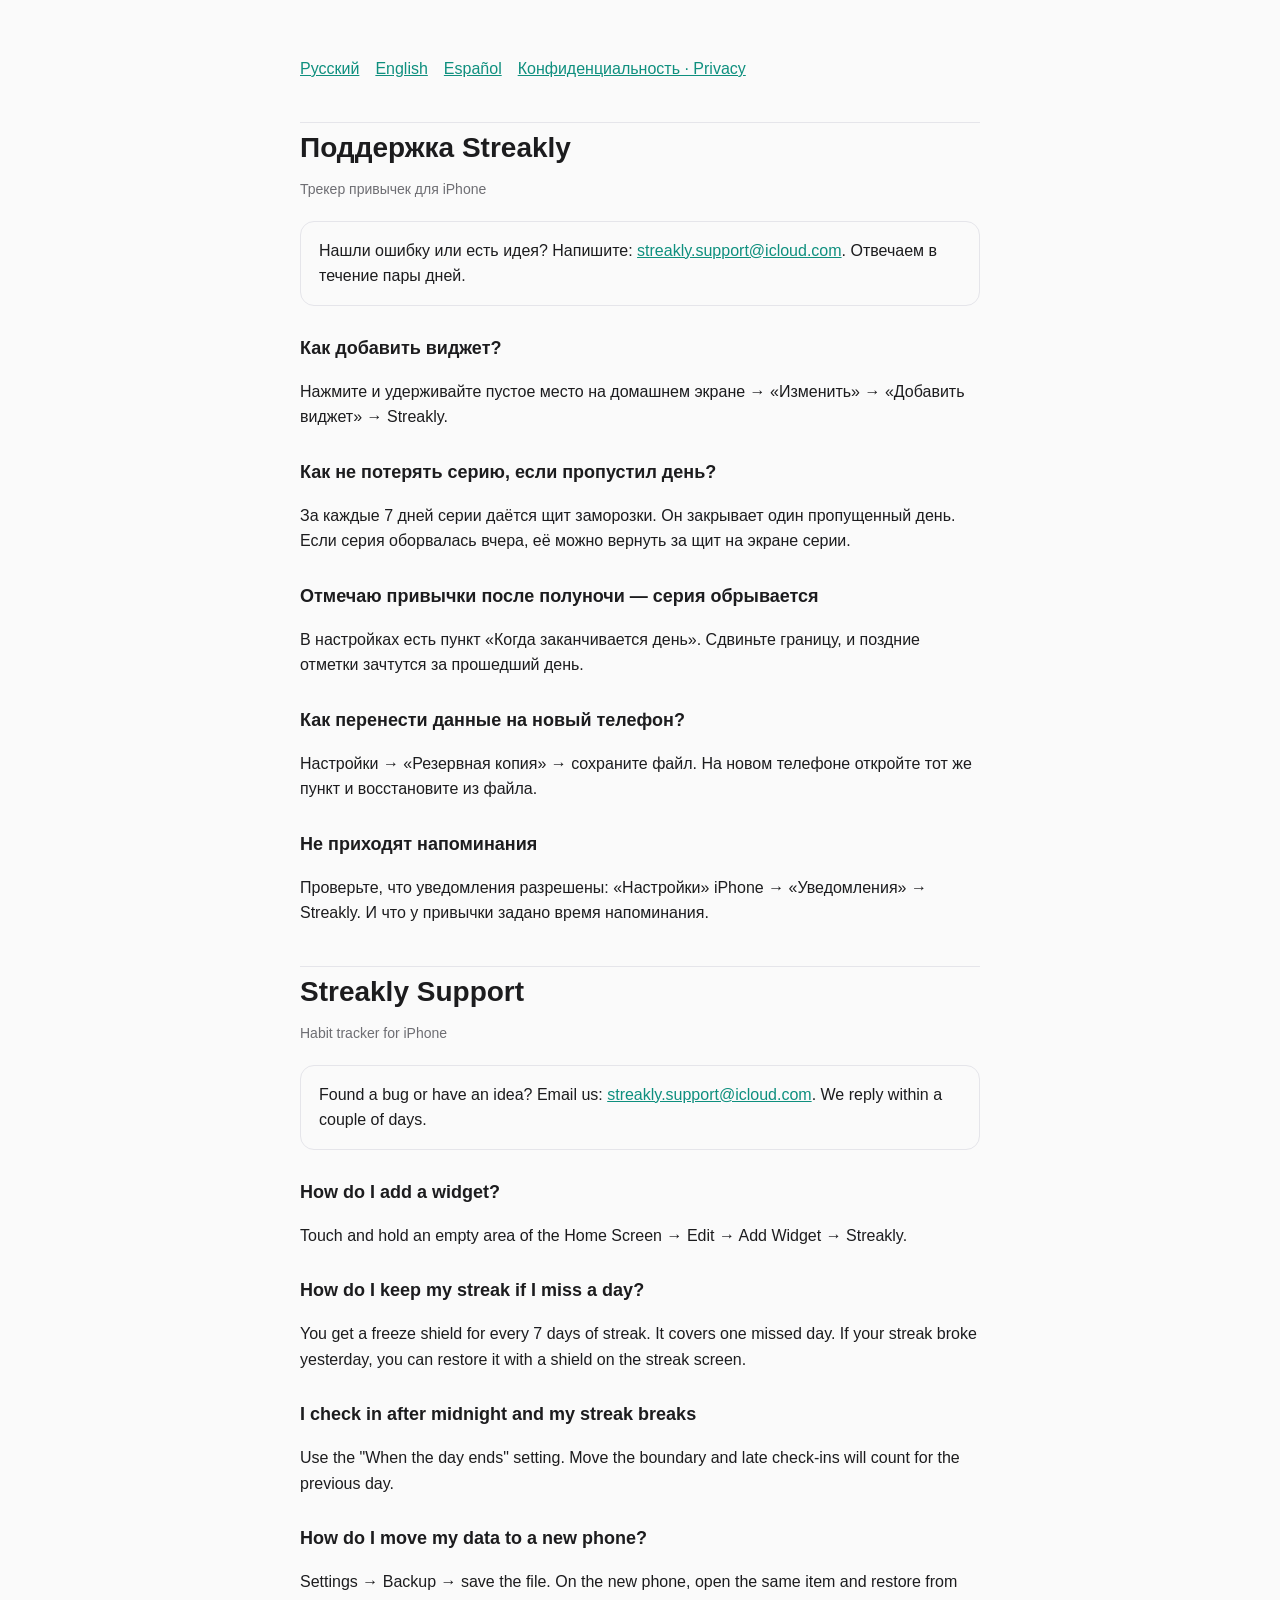
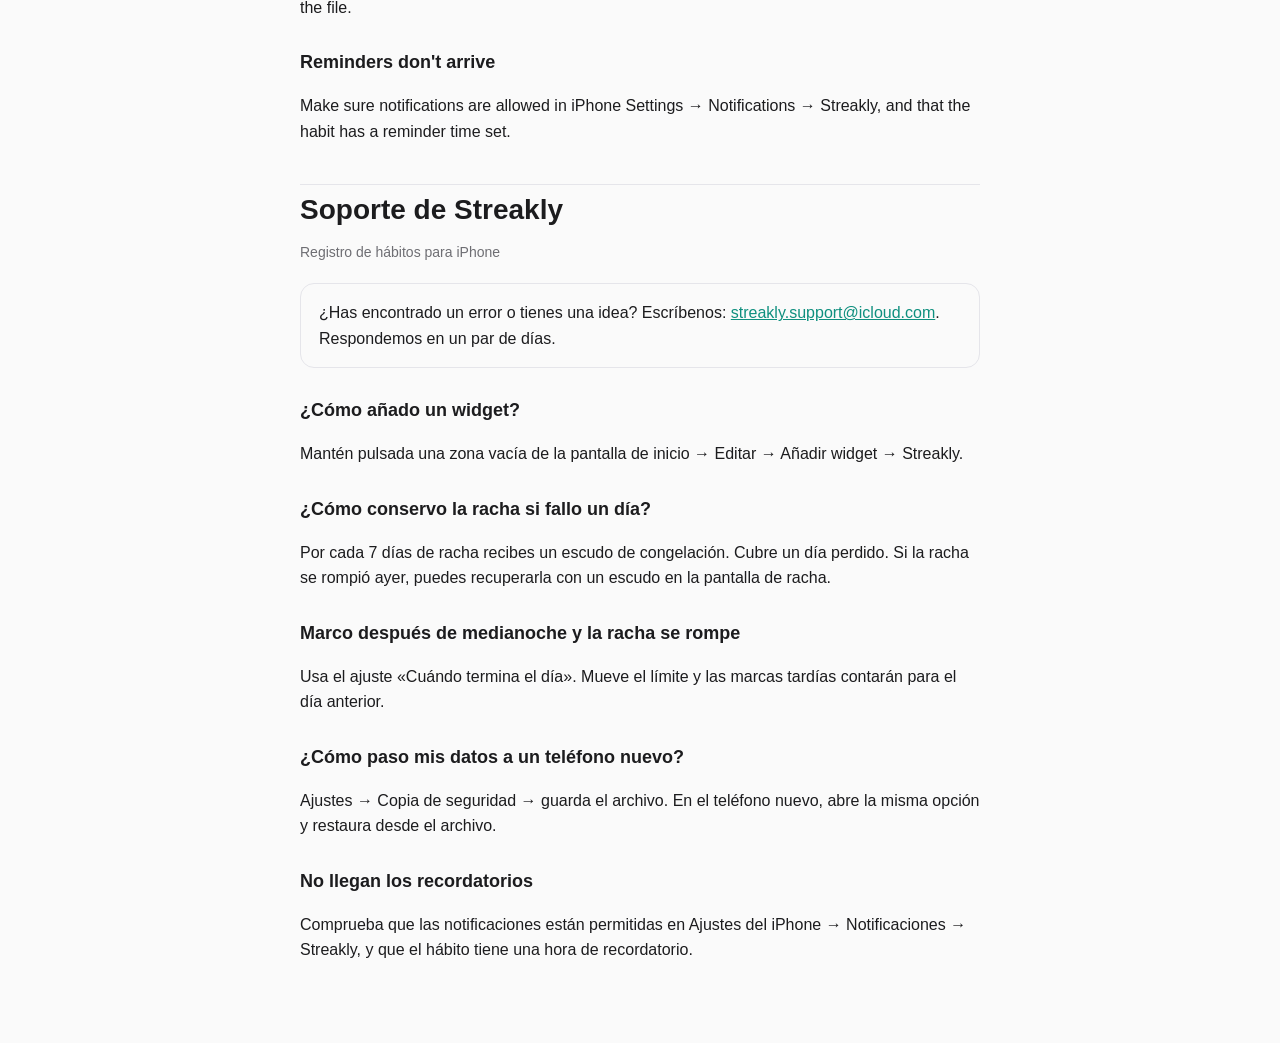
==== index.html @ 32f7a88f "Страницы поддержки и политики конфиденциальности Streakly" ====
<!doctype html>
<!--
  Страница поддержки для App Store (поле «URL поддержки»).
  Apple требует, чтобы на ней был способ связаться с разработчиком.
-->
<html lang="ru">
<head>
  <meta charset="utf-8">
  <meta name="viewport" content="width=device-width, initial-scale=1">
  <title>Streakly — поддержка</title>
  <style>
    :root { --bg: #fafafa; --text: #1c1c1e; --muted: #6e6e73; --line: #e5e5ea; --accent: #0e8f7e; }
    @media (prefers-color-scheme: dark) {
      :root { --bg: #0b0b0d; --text: #f2f2f7; --muted: #a1a1a6; --line: #2c2c2e; --accent: #5ee7d0; }
    }
    body { margin: 0; background: var(--bg); color: var(--text);
           font: 16px/1.6 -apple-system, BlinkMacSystemFont, "Segoe UI", Roboto, sans-serif; }
    main { max-width: 680px; margin: 0 auto; padding: 40px 20px 64px; }
    h1 { font-size: 28px; line-height: 1.2; margin: 0 0 4px; }
    h2 { font-size: 18px; margin: 28px 0 6px; }
    .muted { color: var(--muted); font-size: 14px; }
    nav { display: flex; flex-wrap: wrap; gap: 16px; margin: 16px 0 8px; }
    a { color: var(--accent); }
    .contact { margin: 20px 0; padding: 16px 18px; border: 1px solid var(--line); border-radius: 14px; }
    section { border-top: 1px solid var(--line); margin-top: 40px; padding-top: 8px; }
  </style>
</head>
<body>
<main>
  <nav>
    <a href="#ru">Русский</a><a href="#en">English</a><a href="#es">Español</a>
    <a href="privacy.html">Конфиденциальность · Privacy</a>
  </nav>

  <section id="ru">
    <h1>Поддержка Streakly</h1>
    <p class="muted">Трекер привычек для iPhone</p>
    <div class="contact">Нашли ошибку или есть идея? Напишите: <a href="mailto:streakly.support@icloud.com">streakly.support@icloud.com</a>. Отвечаем в течение пары дней.</div>

    <h2>Как добавить виджет?</h2>
    <p>Нажмите и удерживайте пустое место на домашнем экране → «Изменить» → «Добавить виджет» → Streakly.</p>

    <h2>Как не потерять серию, если пропустил день?</h2>
    <p>За каждые 7 дней серии даётся щит заморозки. Он закрывает один пропущенный день. Если серия оборвалась вчера, её можно вернуть за щит на экране серии.</p>

    <h2>Отмечаю привычки после полуночи — серия обрывается</h2>
    <p>В настройках есть пункт «Когда заканчивается день». Сдвиньте границу, и поздние отметки зачтутся за прошедший день.</p>

    <h2>Как перенести данные на новый телефон?</h2>
    <p>Настройки → «Резервная копия» → сохраните файл. На новом телефоне откройте тот же пункт и восстановите из файла.</p>

    <h2>Не приходят напоминания</h2>
    <p>Проверьте, что уведомления разрешены: «Настройки» iPhone → «Уведомления» → Streakly. И что у привычки задано время напоминания.</p>
  </section>

  <section id="en">
    <h1>Streakly Support</h1>
    <p class="muted">Habit tracker for iPhone</p>
    <div class="contact">Found a bug or have an idea? Email us: <a href="mailto:streakly.support@icloud.com">streakly.support@icloud.com</a>. We reply within a couple of days.</div>

    <h2>How do I add a widget?</h2>
    <p>Touch and hold an empty area of the Home Screen → Edit → Add Widget → Streakly.</p>

    <h2>How do I keep my streak if I miss a day?</h2>
    <p>You get a freeze shield for every 7 days of streak. It covers one missed day. If your streak broke yesterday, you can restore it with a shield on the streak screen.</p>

    <h2>I check in after midnight and my streak breaks</h2>
    <p>Use the "When the day ends" setting. Move the boundary and late check-ins will count for the previous day.</p>

    <h2>How do I move my data to a new phone?</h2>
    <p>Settings → Backup → save the file. On the new phone, open the same item and restore from the file.</p>

    <h2>Reminders don't arrive</h2>
    <p>Make sure notifications are allowed in iPhone Settings → Notifications → Streakly, and that the habit has a reminder time set.</p>
  </section>

  <section id="es">
    <h1>Soporte de Streakly</h1>
    <p class="muted">Registro de hábitos para iPhone</p>
    <div class="contact">¿Has encontrado un error o tienes una idea? Escríbenos: <a href="mailto:streakly.support@icloud.com">streakly.support@icloud.com</a>. Respondemos en un par de días.</div>

    <h2>¿Cómo añado un widget?</h2>
    <p>Mantén pulsada una zona vacía de la pantalla de inicio → Editar → Añadir widget → Streakly.</p>

    <h2>¿Cómo conservo la racha si fallo un día?</h2>
    <p>Por cada 7 días de racha recibes un escudo de congelación. Cubre un día perdido. Si la racha se rompió ayer, puedes recuperarla con un escudo en la pantalla de racha.</p>

    <h2>Marco después de medianoche y la racha se rompe</h2>
    <p>Usa el ajuste «Cuándo termina el día». Mueve el límite y las marcas tardías contarán para el día anterior.</p>

    <h2>¿Cómo paso mis datos a un teléfono nuevo?</h2>
    <p>Ajustes → Copia de seguridad → guarda el archivo. En el teléfono nuevo, abre la misma opción y restaura desde el archivo.</p>

    <h2>No llegan los recordatorios</h2>
    <p>Comprueba que las notificaciones están permitidas en Ajustes del iPhone → Notificaciones → Streakly, y que el hábito tiene una hora de recordatorio.</p>
  </section>
</main>
</body>
</html>
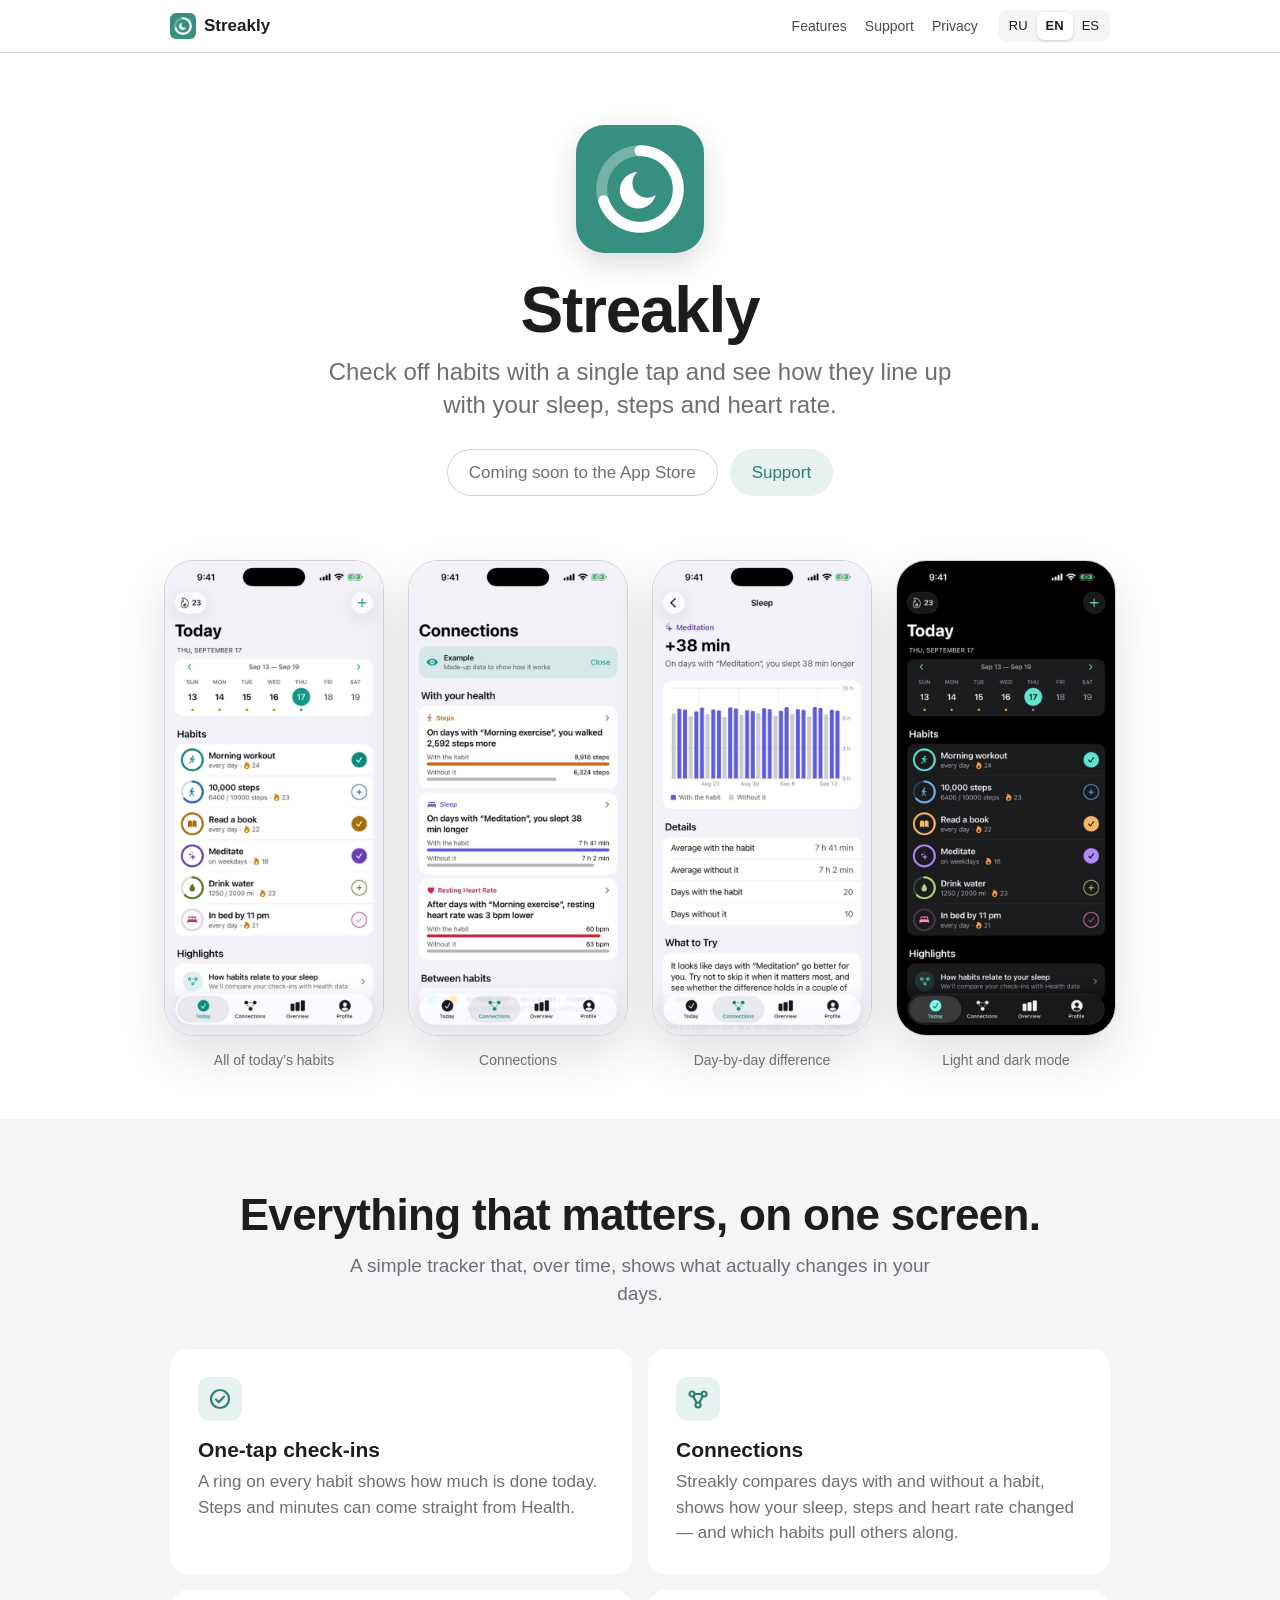
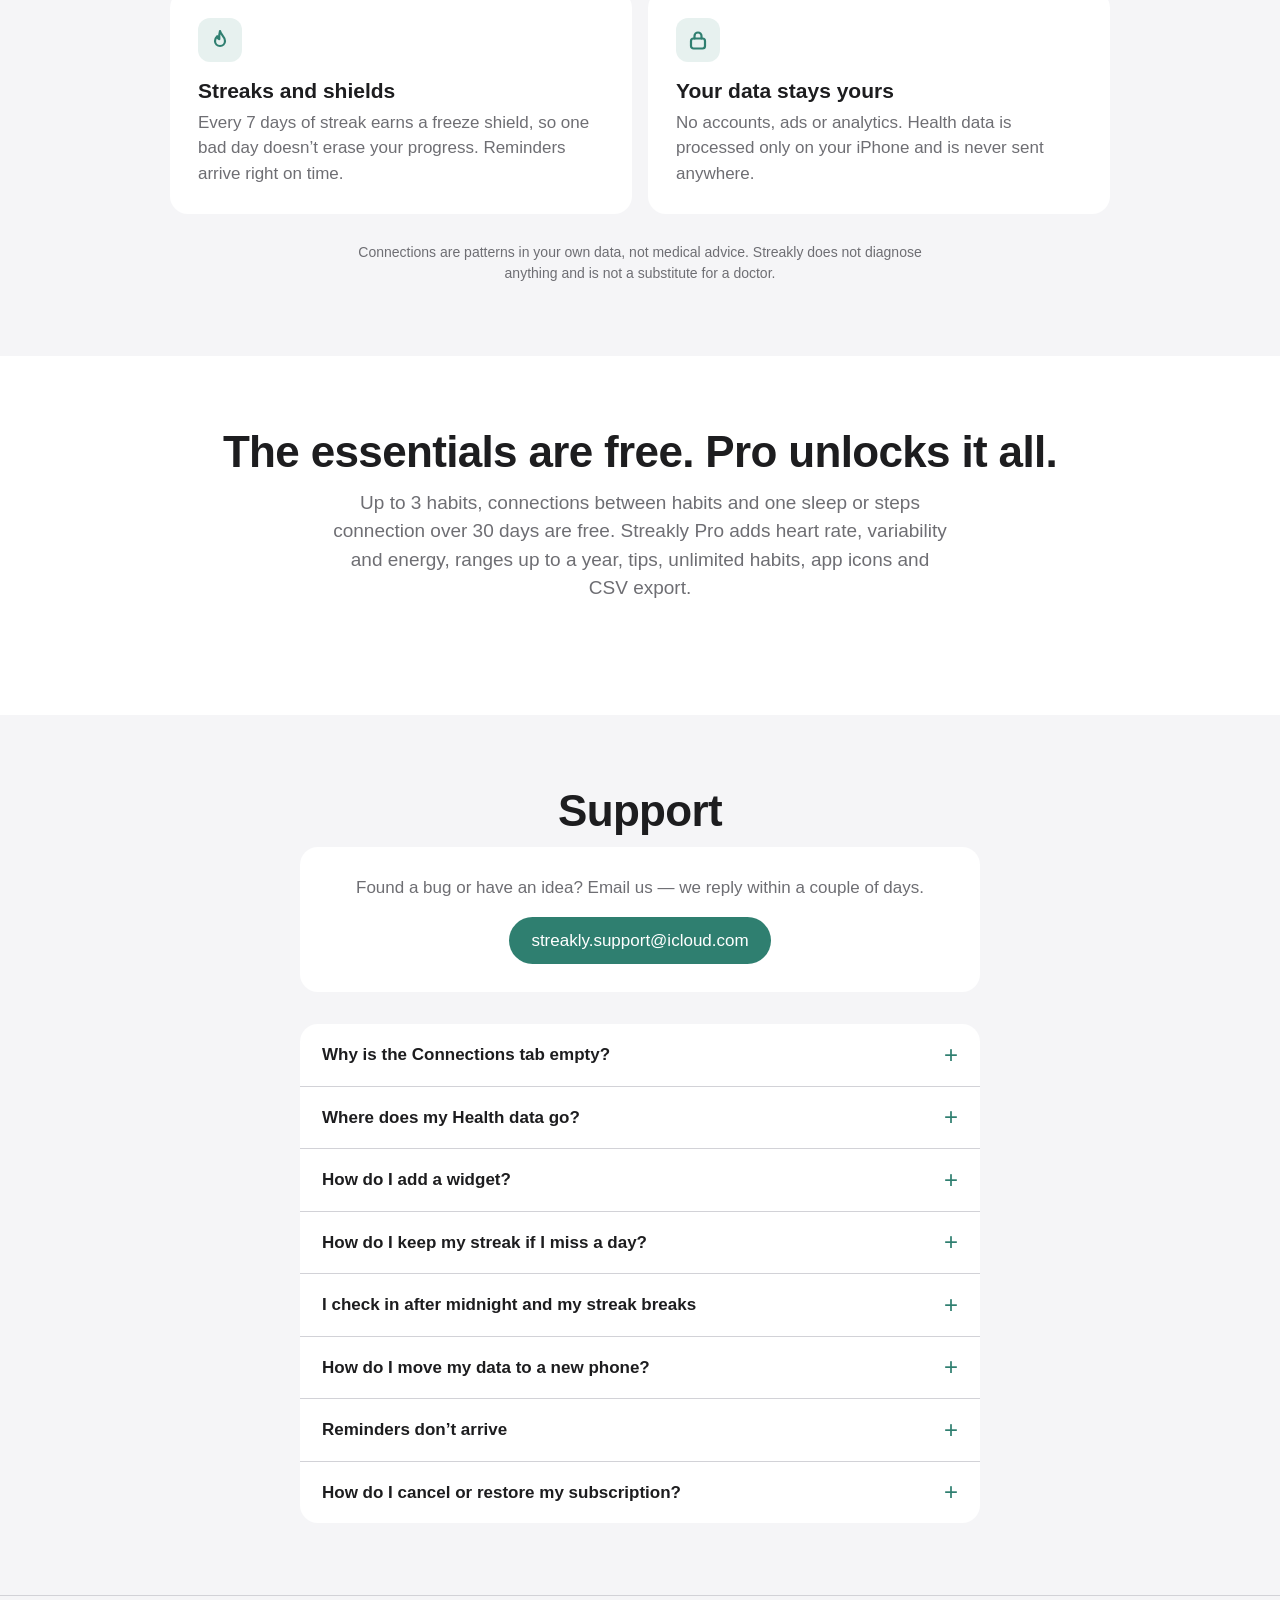
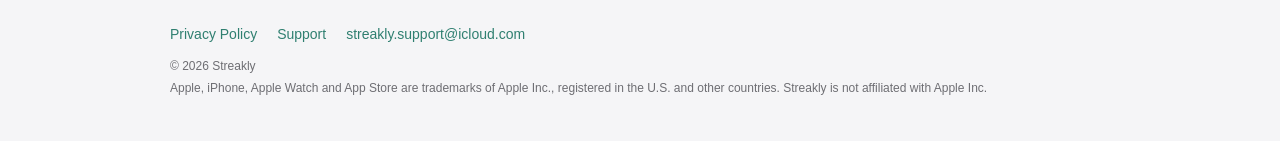
==== commit 0cc761b3: "Новый сайт в стиле страниц приложений iPhone, политика с «Взаимосвязями» Co-Authored-By: Claude Opus" ====
--- a/index.html
+++ b/index.html
@@ -1,99 +1,268 @@
 <!doctype html>
 <!--
-  Страница поддержки для App Store (поле «URL поддержки»).
-  Apple требует, чтобы на ней был способ связаться с разработчиком.
+  Главная страница Streakly и страница поддержки для App Store
+  (поле «URL поддержки»). Apple требует, чтобы на ней был способ
+  связаться с разработчиком — это блок «Поддержка» ниже.
+  Тексты на трёх языках, переключает их lang.js.
 -->
 <html lang="ru">
 <head>
   <meta charset="utf-8">
   <meta name="viewport" content="width=device-width, initial-scale=1">
-  <title>Streakly — поддержка</title>
-  <style>
-    :root { --bg: #fafafa; --text: #1c1c1e; --muted: #6e6e73; --line: #e5e5ea; --accent: #0e8f7e; }
-    @media (prefers-color-scheme: dark) {
-      :root { --bg: #0b0b0d; --text: #f2f2f7; --muted: #a1a1a6; --line: #2c2c2e; --accent: #5ee7d0; }
-    }
-    body { margin: 0; background: var(--bg); color: var(--text);
-           font: 16px/1.6 -apple-system, BlinkMacSystemFont, "Segoe UI", Roboto, sans-serif; }
-    main { max-width: 680px; margin: 0 auto; padding: 40px 20px 64px; }
-    h1 { font-size: 28px; line-height: 1.2; margin: 0 0 4px; }
-    h2 { font-size: 18px; margin: 28px 0 6px; }
-    .muted { color: var(--muted); font-size: 14px; }
-    nav { display: flex; flex-wrap: wrap; gap: 16px; margin: 16px 0 8px; }
-    a { color: var(--accent); }
-    .contact { margin: 20px 0; padding: 16px 18px; border: 1px solid var(--line); border-radius: 14px; }
-    section { border-top: 1px solid var(--line); margin-top: 40px; padding-top: 8px; }
-  </style>
+  <title>Streakly: Habits &amp; Sleep</title>
+  <meta name="title-ru" content="Streakly — привычки и сон">
+  <meta name="title-en" content="Streakly: Habits &amp; Sleep">
+  <meta name="title-es" content="Streakly: hábitos y sueño">
+  <meta name="description" content="Streakly — трекер привычек для iPhone. Отмечайте привычки и смотрите, как они совпадают со сном, шагами и пульсом.">
+  <meta name="color-scheme" content="light dark">
+  <link rel="icon" type="image/png" href="images/favicon.png">
+  <link rel="apple-touch-icon" href="images/apple-touch-icon.png">
+  <link rel="stylesheet" href="style.css">
+  <script src="lang.js"></script>
 </head>
 <body>
+
+<header class="nav">
+  <div class="wrap">
+    <a class="brand" href="index.html"><img src="images/favicon.png" alt="">Streakly</a>
+    <nav class="nav-links">
+      <a href="#features"><span data-lang="ru">Возможности</span><span data-lang="en">Features</span><span data-lang="es">Funciones</span></a>
+      <a href="#support"><span data-lang="ru">Поддержка</span><span data-lang="en">Support</span><span data-lang="es">Soporte</span></a>
+      <a href="privacy.html"><span data-lang="ru">Конфиденциальность</span><span data-lang="en">Privacy</span><span data-lang="es">Privacidad</span></a>
+    </nav>
+    <div class="lang-switch" role="group" aria-label="Language">
+      <button type="button" data-set-lang="ru">RU</button>
+      <button type="button" data-set-lang="en">EN</button>
+      <button type="button" data-set-lang="es">ES</button>
+    </div>
+  </div>
+</header>
+
 <main>
-  <nav>
-    <a href="#ru">Русский</a><a href="#en">English</a><a href="#es">Español</a>
-    <a href="privacy.html">Конфиденциальность · Privacy</a>
-  </nav>
-
-  <section id="ru">
-    <h1>Поддержка Streakly</h1>
-    <p class="muted">Трекер привычек для iPhone</p>
-    <div class="contact">Нашли ошибку или есть идея? Напишите: <a href="mailto:streakly.support@icloud.com">streakly.support@icloud.com</a>. Отвечаем в течение пары дней.</div>
-
-    <h2>Как добавить виджет?</h2>
-    <p>Нажмите и удерживайте пустое место на домашнем экране → «Изменить» → «Добавить виджет» → Streakly.</p>
-
-    <h2>Как не потерять серию, если пропустил день?</h2>
-    <p>За каждые 7 дней серии даётся щит заморозки. Он закрывает один пропущенный день. Если серия оборвалась вчера, её можно вернуть за щит на экране серии.</p>
-
-    <h2>Отмечаю привычки после полуночи — серия обрывается</h2>
-    <p>В настройках есть пункт «Когда заканчивается день». Сдвиньте границу, и поздние отметки зачтутся за прошедший день.</p>
-
-    <h2>Как перенести данные на новый телефон?</h2>
-    <p>Настройки → «Резервная копия» → сохраните файл. На новом телефоне откройте тот же пункт и восстановите из файла.</p>
-
-    <h2>Не приходят напоминания</h2>
-    <p>Проверьте, что уведомления разрешены: «Настройки» iPhone → «Уведомления» → Streakly. И что у привычки задано время напоминания.</p>
-  </section>
-
-  <section id="en">
-    <h1>Streakly Support</h1>
-    <p class="muted">Habit tracker for iPhone</p>
-    <div class="contact">Found a bug or have an idea? Email us: <a href="mailto:streakly.support@icloud.com">streakly.support@icloud.com</a>. We reply within a couple of days.</div>
-
-    <h2>How do I add a widget?</h2>
-    <p>Touch and hold an empty area of the Home Screen → Edit → Add Widget → Streakly.</p>
-
-    <h2>How do I keep my streak if I miss a day?</h2>
-    <p>You get a freeze shield for every 7 days of streak. It covers one missed day. If your streak broke yesterday, you can restore it with a shield on the streak screen.</p>
-
-    <h2>I check in after midnight and my streak breaks</h2>
-    <p>Use the "When the day ends" setting. Move the boundary and late check-ins will count for the previous day.</p>
-
-    <h2>How do I move my data to a new phone?</h2>
-    <p>Settings → Backup → save the file. On the new phone, open the same item and restore from the file.</p>
-
-    <h2>Reminders don't arrive</h2>
-    <p>Make sure notifications are allowed in iPhone Settings → Notifications → Streakly, and that the habit has a reminder time set.</p>
-  </section>
-
-  <section id="es">
-    <h1>Soporte de Streakly</h1>
-    <p class="muted">Registro de hábitos para iPhone</p>
-    <div class="contact">¿Has encontrado un error o tienes una idea? Escríbenos: <a href="mailto:streakly.support@icloud.com">streakly.support@icloud.com</a>. Respondemos en un par de días.</div>
-
-    <h2>¿Cómo añado un widget?</h2>
-    <p>Mantén pulsada una zona vacía de la pantalla de inicio → Editar → Añadir widget → Streakly.</p>
-
-    <h2>¿Cómo conservo la racha si fallo un día?</h2>
-    <p>Por cada 7 días de racha recibes un escudo de congelación. Cubre un día perdido. Si la racha se rompió ayer, puedes recuperarla con un escudo en la pantalla de racha.</p>
-
-    <h2>Marco después de medianoche y la racha se rompe</h2>
-    <p>Usa el ajuste «Cuándo termina el día». Mueve el límite y las marcas tardías contarán para el día anterior.</p>
-
-    <h2>¿Cómo paso mis datos a un teléfono nuevo?</h2>
-    <p>Ajustes → Copia de seguridad → guarda el archivo. En el teléfono nuevo, abre la misma opción y restaura desde el archivo.</p>
-
-    <h2>No llegan los recordatorios</h2>
-    <p>Comprueba que las notificaciones están permitidas en Ajustes del iPhone → Notificaciones → Streakly, y que el hábito tiene una hora de recordatorio.</p>
+
+  <!-- ===== Главный экран ===== -->
+  <section class="hero">
+    <div class="wrap">
+      <img class="icon" src="images/icon-256.png" alt="Streakly">
+      <div data-lang="ru">
+        <h1>Streakly</h1>
+        <p class="lead">Отмечайте привычки в одно касание и смотрите, как они совпадают с вашим сном, шагами и пульсом.</p>
+        <div class="actions">
+          <span class="button primary soon">Скоро в App Store</span>
+          <a class="button secondary" href="#support">Поддержка</a>
+        </div>
+      </div>
+      <div data-lang="en">
+        <h1>Streakly</h1>
+        <p class="lead">Check off habits with a single tap and see how they line up with your sleep, steps and heart rate.</p>
+        <div class="actions">
+          <span class="button primary soon">Coming soon to the App Store</span>
+          <a class="button secondary" href="#support">Support</a>
+        </div>
+      </div>
+      <div data-lang="es">
+        <h1>Streakly</h1>
+        <p class="lead">Marca tus hábitos con un toque y descubre cómo se relacionan con tu sueño, tus pasos y tu pulso.</p>
+        <div class="actions">
+          <span class="button primary soon">Muy pronto en el App Store</span>
+          <a class="button secondary" href="#support">Soporte</a>
+        </div>
+      </div>
+    </div>
+  </section>
+
+  <!-- ===== Экраны приложения ===== -->
+  <div class="gallery" data-lang="ru">
+    <figure><img src="images/ru-01-today.jpg" alt="Экран «Сегодня»" loading="lazy"><figcaption>Все привычки дня</figcaption></figure>
+    <figure><img src="images/ru-02-connections.jpg" alt="Экран «Взаимосвязи»" loading="lazy"><figcaption>Взаимосвязи</figcaption></figure>
+    <figure><img src="images/ru-03-connection-detail.jpg" alt="Подробности связи" loading="lazy"><figcaption>Разница по дням</figcaption></figure>
+    <figure><img src="images/ru-05-today-dark.jpg" alt="Тёмная тема" loading="lazy"><figcaption>Светлая и тёмная тема</figcaption></figure>
+  </div>
+  <!-- Для испанского — английские экраны: они понятнее, чем русские -->
+  <div class="gallery" data-lang="en">
+    <figure><img src="images/en-01-today.jpg" alt="Today screen" loading="lazy"><figcaption>All of today’s habits</figcaption></figure>
+    <figure><img src="images/en-02-connections.jpg" alt="Connections screen" loading="lazy"><figcaption>Connections</figcaption></figure>
+    <figure><img src="images/en-03-connection-detail.jpg" alt="Connection details" loading="lazy"><figcaption>Day-by-day difference</figcaption></figure>
+    <figure><img src="images/en-05-today-dark.jpg" alt="Dark mode" loading="lazy"><figcaption>Light and dark mode</figcaption></figure>
+  </div>
+  <div class="gallery" data-lang="es">
+    <figure><img src="images/en-01-today.jpg" alt="Pantalla Hoy" loading="lazy"><figcaption>Todos los hábitos del día</figcaption></figure>
+    <figure><img src="images/en-02-connections.jpg" alt="Pantalla Conexiones" loading="lazy"><figcaption>Conexiones</figcaption></figure>
+    <figure><img src="images/en-03-connection-detail.jpg" alt="Detalle de una conexión" loading="lazy"><figcaption>La diferencia, día a día</figcaption></figure>
+    <figure><img src="images/en-05-today-dark.jpg" alt="Modo oscuro" loading="lazy"><figcaption>Modo claro y oscuro</figcaption></figure>
+  </div>
+
+  <!-- ===== Возможности ===== -->
+  <section class="section alt" id="features">
+    <div class="wrap">
+
+      <div data-lang="ru">
+        <h2>Всё важное — на одном экране.</h2>
+        <p class="section-lead">Простой трекер, который со временем показывает, что на самом деле меняется в ваших днях.</p>
+      </div>
+      <div data-lang="en">
+        <h2>Everything that matters, on one screen.</h2>
+        <p class="section-lead">A simple tracker that, over time, shows what actually changes in your days.</p>
+      </div>
+      <div data-lang="es">
+        <h2>Lo importante, en una sola pantalla.</h2>
+        <p class="section-lead">Un registro sencillo que, con el tiempo, te muestra qué cambia de verdad en tus días.</p>
+      </div>
+
+      <div class="grid">
+        <div class="card">
+          <!-- Иконки нарисованы вручную: символы SF Symbols нельзя использовать на сайтах -->
+          <div class="symbol"><svg viewBox="0 0 24 24" fill="none" stroke="currentColor" stroke-width="2.2" stroke-linecap="round" stroke-linejoin="round"><circle cx="12" cy="12" r="9"/><path d="M8 12.5l2.7 2.7L16 9.8"/></svg></div>
+          <div data-lang="ru"><h3>Отметка в одно касание</h3><p>Кольцо у каждой привычки показывает, сколько сделано за день. Шаги и минуты можно брать из «Здоровья».</p></div>
+          <div data-lang="en"><h3>One-tap check-ins</h3><p>A ring on every habit shows how much is done today. Steps and minutes can come straight from Health.</p></div>
+          <div data-lang="es"><h3>Marca con un toque</h3><p>El anillo de cada hábito muestra cuánto llevas hoy. Los pasos y los minutos pueden venir de la app Salud.</p></div>
+        </div>
+
+        <div class="card">
+          <div class="symbol"><svg viewBox="0 0 24 24" fill="none" stroke="currentColor" stroke-width="2.2" stroke-linecap="round"><circle cx="6" cy="7" r="2.5"/><circle cx="18" cy="7" r="2.5"/><circle cx="12" cy="18" r="2.5"/><path d="M8.5 7h7M7.3 9.2l3.4 6.6M16.7 9.2l-3.4 6.6"/></svg></div>
+          <div data-lang="ru"><h3>Взаимосвязи</h3><p>Streakly сравнивает дни с привычкой и без неё и показывает, как менялись сон, шаги и пульс — и какие привычки тянут за собой другие.</p></div>
+          <div data-lang="en"><h3>Connections</h3><p>Streakly compares days with and without a habit, shows how your sleep, steps and heart rate changed — and which habits pull others along.</p></div>
+          <div data-lang="es"><h3>Conexiones</h3><p>Streakly compara los días con y sin un hábito, te muestra cómo cambiaron tu sueño, tus pasos y tu pulso, y qué hábitos arrastran a otros.</p></div>
+        </div>
+
+        <div class="card">
+          <div class="symbol"><svg viewBox="0 0 24 24" fill="none" stroke="currentColor" stroke-width="2.2" stroke-linecap="round" stroke-linejoin="round"><path d="M12 3c.5 3.5 5 5.5 5 10a5 5 0 0 1-10 0c0-2.2 1-3.6 2.2-4.8.3 1.6 1.1 2.6 2.1 3C11 8.5 11.3 5.5 12 3z"/></svg></div>
+          <div data-lang="ru"><h3>Серии и щиты</h3><p>Каждые 7 дней серии дают щит заморозки: один неудачный день не обнулит прогресс. Напоминания приходят вовремя.</p></div>
+          <div data-lang="en"><h3>Streaks and shields</h3><p>Every 7 days of streak earns a freeze shield, so one bad day doesn’t erase your progress. Reminders arrive right on time.</p></div>
+          <div data-lang="es"><h3>Rachas y escudos</h3><p>Cada 7 días de racha ganas un escudo de congelación: un mal día no borra tu progreso. Los recordatorios llegan a tiempo.</p></div>
+        </div>
+
+        <div class="card">
+          <div class="symbol"><svg viewBox="0 0 24 24" fill="none" stroke="currentColor" stroke-width="2.2" stroke-linecap="round" stroke-linejoin="round"><rect x="5" y="10.5" width="14" height="10" rx="2.5"/><path d="M8.5 10.5V8a3.5 3.5 0 0 1 7 0v2.5"/></svg></div>
+          <div data-lang="ru"><h3>Данные остаются у вас</h3><p>Никаких аккаунтов, рекламы и аналитики. Данные «Здоровья» обрабатываются только на iPhone и никуда не отправляются.</p></div>
+          <div data-lang="en"><h3>Your data stays yours</h3><p>No accounts, ads or analytics. Health data is processed only on your iPhone and is never sent anywhere.</p></div>
+          <div data-lang="es"><h3>Tus datos son tuyos</h3><p>Sin cuentas, anuncios ni analítica. Los datos de Salud se procesan solo en tu iPhone y no se envían a ninguna parte.</p></div>
+        </div>
+      </div>
+
+      <p class="note" data-lang="ru">Взаимосвязи — это совпадения в ваших данных, а не медицинский совет. Streakly не ставит диагнозов и не заменяет врача.</p>
+      <p class="note" data-lang="en">Connections are patterns in your own data, not medical advice. Streakly does not diagnose anything and is not a substitute for a doctor.</p>
+      <p class="note" data-lang="es">Las conexiones son coincidencias en tus datos, no consejos médicos. Streakly no realiza diagnósticos ni sustituye a un médico.</p>
+    </div>
+  </section>
+
+  <!-- ===== Streakly Pro ===== -->
+  <section class="section">
+    <div class="wrap">
+      <div data-lang="ru">
+        <h2>Бесплатно — главное. В Pro — всё.</h2>
+        <p class="section-lead">До 3 привычек, связи между привычками и одна связь со сном или шагами за 30 дней — бесплатно. Streakly Pro открывает пульс, вариабельность и энергию, периоды до года, советы, сколько угодно привычек, иконки и выгрузку в CSV.</p>
+      </div>
+      <div data-lang="en">
+        <h2>The essentials are free. Pro unlocks it all.</h2>
+        <p class="section-lead">Up to 3 habits, connections between habits and one sleep or steps connection over 30 days are free. Streakly Pro adds heart rate, variability and energy, ranges up to a year, tips, unlimited habits, app icons and CSV export.</p>
+      </div>
+      <div data-lang="es">
+        <h2>Lo esencial es gratis. Pro lo abre todo.</h2>
+        <p class="section-lead">Hasta 3 hábitos, las conexiones entre hábitos y una conexión con el sueño o los pasos en 30 días son gratis. Streakly Pro añade pulso, variabilidad y energía, periodos de hasta un año, consejos, hábitos ilimitados, iconos y exportación a CSV.</p>
+      </div>
+    </div>
+  </section>
+
+  <!-- ===== Поддержка ===== -->
+  <section class="section alt" id="support">
+    <div class="wrap narrow">
+
+      <div data-lang="ru">
+        <h2>Поддержка</h2>
+        <div class="contact">
+          <p>Нашли ошибку или есть идея? Напишите нам — отвечаем в течение пары дней.</p>
+          <a class="button primary" href="mailto:streakly.support@icloud.com">streakly.support@icloud.com</a>
+        </div>
+        <div class="faq">
+          <details><summary>Почему на вкладке «Взаимосвязи» пусто?</summary>
+            <p>Для вывода нужно хотя бы 7 дней с привычкой и 7 дней без неё за выбранный период. Если данных «Здоровья» нет совсем, проверьте доступ: «Настройки» → «Здоровье» → «Доступ к данным и устройства» → Streakly. Сон записывают Apple Watch или режим сна на iPhone. Посмотреть, как всё работает, можно на примере — кнопка «Посмотреть на примере».</p></details>
+          <details><summary>Куда уходят мои данные «Здоровья»?</summary>
+            <p>Никуда. Сон, шаги и пульс читаются и сравниваются прямо на iPhone, в iCloud и на серверы они не попадают. Подробнее — в <a href="privacy.html">политике конфиденциальности</a>.</p></details>
+          <details><summary>Как добавить виджет?</summary>
+            <p>Нажмите и удерживайте пустое место на экране «Домой» → «Изменить» → «Добавить виджет» → Streakly.</p></details>
+          <details><summary>Как не потерять серию, если пропустил день?</summary>
+            <p>За каждые 7 дней серии даётся щит заморозки. Он закрывает один пропущенный день. Если серия оборвалась вчера, её можно вернуть за щит на экране серии.</p></details>
+          <details><summary>Отмечаю привычки после полуночи — серия обрывается</summary>
+            <p>В настройках есть пункт «Когда заканчивается день». Сдвиньте границу, и поздние отметки зачтутся за прошедший день.</p></details>
+          <details><summary>Как перенести данные на новый телефон?</summary>
+            <p>Если на обоих телефонах выполнен вход в один iCloud, привычки перенесутся сами. Можно и вручную: «Настройки» → «Резервная копия» → сохраните файл, затем восстановите его на новом телефоне.</p></details>
+          <details><summary>Не приходят напоминания</summary>
+            <p>Проверьте, что уведомления разрешены: «Настройки» iPhone → «Уведомления» → Streakly. И что у привычки задано время напоминания.</p></details>
+          <details><summary>Как отменить подписку или восстановить покупку?</summary>
+            <p>Отменить: «Настройки» iPhone → ваше имя → «Подписки» → Streakly Pro. Восстановить на новом телефоне: откройте Streakly Pro в профиле и нажмите кнопку восстановления внизу экрана.</p></details>
+        </div>
+      </div>
+
+      <div data-lang="en">
+        <h2>Support</h2>
+        <div class="contact">
+          <p>Found a bug or have an idea? Email us — we reply within a couple of days.</p>
+          <a class="button primary" href="mailto:streakly.support@icloud.com">streakly.support@icloud.com</a>
+        </div>
+        <div class="faq">
+          <details><summary>Why is the Connections tab empty?</summary>
+            <p>A connection needs at least 7 days with the habit and 7 days without it in the selected range. If there’s no Health data at all, check access in Settings → Health → Data Access &amp; Devices → Streakly. Sleep is recorded by Apple Watch or Sleep Focus on iPhone. To see how it works, tap “See an Example”.</p></details>
+          <details><summary>Where does my Health data go?</summary>
+            <p>Nowhere. Sleep, steps and heart rate are read and compared right on your iPhone; they never go to iCloud or any server. See the <a href="privacy.html">privacy policy</a> for details.</p></details>
+          <details><summary>How do I add a widget?</summary>
+            <p>Touch and hold an empty area of the Home Screen → Edit → Add Widget → Streakly.</p></details>
+          <details><summary>How do I keep my streak if I miss a day?</summary>
+            <p>You get a freeze shield for every 7 days of streak. It covers one missed day. If your streak broke yesterday, you can restore it with a shield on the streak screen.</p></details>
+          <details><summary>I check in after midnight and my streak breaks</summary>
+            <p>Use the “When the day ends” setting. Move the boundary and late check-ins will count for the previous day.</p></details>
+          <details><summary>How do I move my data to a new phone?</summary>
+            <p>If both phones use the same iCloud account, your habits move over automatically. You can also do it manually: Settings → Backup → save the file, then restore it on the new phone.</p></details>
+          <details><summary>Reminders don’t arrive</summary>
+            <p>Make sure notifications are allowed in iPhone Settings → Notifications → Streakly, and that the habit has a reminder time set.</p></details>
+          <details><summary>How do I cancel or restore my subscription?</summary>
+            <p>To cancel: iPhone Settings → your name → Subscriptions → Streakly Pro. To restore on a new phone: open Streakly Pro from your profile and tap the restore button at the bottom of the screen.</p></details>
+        </div>
+      </div>
+
+      <div data-lang="es">
+        <h2>Soporte</h2>
+        <div class="contact">
+          <p>¿Has encontrado un error o tienes una idea? Escríbenos: respondemos en un par de días.</p>
+          <a class="button primary" href="mailto:streakly.support@icloud.com">streakly.support@icloud.com</a>
+        </div>
+        <div class="faq">
+          <details><summary>¿Por qué la pestaña Conexiones está vacía?</summary>
+            <p>Hacen falta al menos 7 días con el hábito y 7 días sin él en el periodo elegido. Si no hay ningún dato de Salud, revisa el acceso en Ajustes → Salud → Acceso a datos y dispositivos → Streakly. El sueño lo registran el Apple Watch o el modo Sueño del iPhone. Para ver cómo funciona, pulsa «Ver un ejemplo».</p></details>
+          <details><summary>¿Adónde van mis datos de Salud?</summary>
+            <p>A ninguna parte. El sueño, los pasos y el pulso se leen y se comparan en tu iPhone; nunca van a iCloud ni a ningún servidor. Más detalles en la <a href="privacy.html">política de privacidad</a>.</p></details>
+          <details><summary>¿Cómo añado un widget?</summary>
+            <p>Mantén pulsada una zona vacía de la pantalla de inicio → Editar → Añadir widget → Streakly.</p></details>
+          <details><summary>¿Cómo conservo la racha si fallo un día?</summary>
+            <p>Por cada 7 días de racha recibes un escudo de congelación. Cubre un día perdido. Si la racha se rompió ayer, puedes recuperarla con un escudo en la pantalla de racha.</p></details>
+          <details><summary>Marco después de medianoche y la racha se rompe</summary>
+            <p>Usa el ajuste «Cuándo termina el día». Mueve el límite y las marcas tardías contarán para el día anterior.</p></details>
+          <details><summary>¿Cómo paso mis datos a un teléfono nuevo?</summary>
+            <p>Si los dos teléfonos usan la misma cuenta de iCloud, tus hábitos pasan solos. También puedes hacerlo a mano: Ajustes → Copia de seguridad → guarda el archivo y restáuralo en el teléfono nuevo.</p></details>
+          <details><summary>No llegan los recordatorios</summary>
+            <p>Comprueba que las notificaciones están permitidas en Ajustes del iPhone → Notificaciones → Streakly, y que el hábito tiene una hora de recordatorio.</p></details>
+          <details><summary>¿Cómo cancelo o restauro la suscripción?</summary>
+            <p>Para cancelar: Ajustes del iPhone → tu nombre → Suscripciones → Streakly Pro. Para restaurar en un teléfono nuevo: abre Streakly Pro desde tu perfil y pulsa el botón de restaurar al final de la pantalla.</p></details>
+        </div>
+      </div>
+
+    </div>
   </section>
 </main>
+
+<footer>
+  <div class="wrap">
+    <div class="links">
+      <a href="privacy.html"><span data-lang="ru">Политика конфиденциальности</span><span data-lang="en">Privacy Policy</span><span data-lang="es">Política de privacidad</span></a>
+      <a href="#support"><span data-lang="ru">Поддержка</span><span data-lang="en">Support</span><span data-lang="es">Soporte</span></a>
+      <a href="mailto:streakly.support@icloud.com">streakly.support@icloud.com</a>
+    </div>
+    <p>© 2026 Streakly</p>
+    <p data-lang="ru">Apple, iPhone, Apple Watch и App Store — товарные знаки Apple Inc., зарегистрированные в США и других странах. Streakly не связан с Apple Inc.</p>
+    <p data-lang="en">Apple, iPhone, Apple Watch and App Store are trademarks of Apple Inc., registered in the U.S. and other countries. Streakly is not affiliated with Apple Inc.</p>
+    <p data-lang="es">Apple, iPhone, Apple Watch y App Store son marcas comerciales de Apple Inc., registradas en EE. UU. y en otros países. Streakly no está afiliado a Apple Inc.</p>
+  </div>
+</footer>
+
 </body>
 </html>
--- a/style.css
+++ b/style.css
@@ -0,0 +1,316 @@
+/*
+  Общий стиль сайта Streakly. Системный шрифт и сдержанная палитра,
+  как у страниц приложений на iPhone. Сторонних шрифтов и скриптов нет:
+  сайт не делает запросов к чужим серверам.
+*/
+
+:root {
+  --bg: #ffffff;
+  --bg-alt: #f5f5f7;
+  --card: #ffffff;
+  --text: #1d1d1f;
+  --muted: #6e6e73;
+  --line: #d2d2d7;
+  --accent: #2f7f70;
+  --accent-soft: rgba(58, 143, 126, 0.12);
+  --nav: rgba(255, 255, 255, 0.8);
+  --shadow: 0 20px 50px rgba(0, 0, 0, 0.12);
+}
+
+@media (prefers-color-scheme: dark) {
+  :root {
+    --bg: #000000;
+    --bg-alt: #111113;
+    --card: #1c1c1e;
+    --text: #f5f5f7;
+    --muted: #a1a1a6;
+    --line: #38383a;
+    --accent: #5ee7d0;
+    --accent-soft: rgba(94, 231, 208, 0.14);
+    --nav: rgba(22, 22, 23, 0.8);
+    --shadow: 0 20px 50px rgba(0, 0, 0, 0.6);
+  }
+}
+
+* { box-sizing: border-box; }
+
+html { scroll-behavior: smooth; scroll-padding-top: 64px; }
+
+body {
+  margin: 0;
+  background: var(--bg);
+  color: var(--text);
+  font: 17px/1.5 -apple-system, BlinkMacSystemFont, "SF Pro Text", "Helvetica Neue", "Segoe UI", Roboto, sans-serif;
+  -webkit-font-smoothing: antialiased;
+}
+
+a { color: var(--accent); text-decoration: none; }
+a:hover { text-decoration: underline; }
+
+img { max-width: 100%; display: block; }
+
+.wrap { max-width: 980px; margin: 0 auto; padding: 0 20px; }
+.narrow { max-width: 720px; }
+
+/* ---------- Верхняя панель ---------- */
+
+.nav {
+  position: sticky;
+  top: 0;
+  z-index: 10;
+  background: var(--nav);
+  backdrop-filter: saturate(180%) blur(20px);
+  -webkit-backdrop-filter: saturate(180%) blur(20px);
+  border-bottom: 1px solid var(--line);
+}
+
+.nav .wrap {
+  display: flex;
+  align-items: center;
+  gap: 20px;
+  height: 52px;
+}
+
+.brand {
+  display: flex;
+  align-items: center;
+  gap: 8px;
+  color: var(--text);
+  font-weight: 600;
+}
+.brand img { width: 26px; height: 26px; border-radius: 6px; }
+
+.nav-links { display: flex; gap: 18px; margin-left: auto; font-size: 14px; }
+.nav-links a { color: var(--text); opacity: 0.8; }
+.nav-links a:hover { opacity: 1; text-decoration: none; }
+
+/* Переключатель языка — сегменты, как в настройках iPhone */
+.lang-switch {
+  display: flex;
+  background: var(--bg-alt);
+  border-radius: 9px;
+  padding: 2px;
+  font-size: 13px;
+}
+.lang-switch button {
+  border: 0;
+  background: transparent;
+  color: var(--text);
+  font: inherit;
+  padding: 4px 9px;
+  border-radius: 7px;
+  cursor: pointer;
+}
+.lang-switch button[aria-pressed="true"] {
+  background: var(--card);
+  box-shadow: 0 1px 3px rgba(0, 0, 0, 0.15);
+  font-weight: 600;
+}
+
+/* На телефоне ссылки прячем: разделы и так идут друг за другом */
+@media (max-width: 640px) {
+  .nav-links { display: none; }
+  .lang-switch { margin-left: auto; }
+}
+
+/* ---------- Языки ---------- */
+
+/* Пока скрипт не выбрал язык (или он выключен), видны все три версии. */
+/* Прячем чужие языки, а свой оставляем с обычным отображением —
+   так работает и для блоков, и для коротких подписей внутри строки. */
+html.lang-ready:not([data-show="ru"]) [data-lang="ru"],
+html.lang-ready:not([data-show="en"]) [data-lang="en"],
+html.lang-ready:not([data-show="es"]) [data-lang="es"] { display: none; }
+
+/* ---------- Главный экран ---------- */
+
+.hero { text-align: center; padding: 72px 0 40px; }
+
+.hero .icon {
+  width: 128px;
+  height: 128px;
+  margin: 0 auto 24px;
+  border-radius: 28px;
+  box-shadow: 0 10px 30px rgba(0, 0, 0, 0.15);
+}
+
+h1 {
+  font-size: clamp(40px, 7vw, 64px);
+  line-height: 1.05;
+  letter-spacing: -0.02em;
+  margin: 0 0 12px;
+}
+
+.lead {
+  font-size: clamp(19px, 2.6vw, 24px);
+  line-height: 1.35;
+  color: var(--muted);
+  max-width: 640px;
+  margin: 0 auto 28px;
+}
+
+.actions { display: flex; gap: 12px; justify-content: center; flex-wrap: wrap; }
+
+.button {
+  display: inline-block;
+  padding: 11px 22px;
+  border-radius: 980px;
+  font-size: 17px;
+  font-weight: 500;
+}
+.button.primary { background: var(--accent); color: #fff; }
+@media (prefers-color-scheme: dark) { .button.primary { color: #000; } }
+.button.secondary { background: var(--accent-soft); color: var(--accent); }
+.button:hover { text-decoration: none; opacity: 0.9; }
+/* Приложения ещё нет в App Store — плашка без заливки, чтобы не казалась кнопкой.
+   После выхода заменить на официальный значок App Store со ссылкой. */
+.button.soon {
+  cursor: default;
+  background: transparent;
+  color: var(--muted);
+  box-shadow: inset 0 0 0 1px var(--line);
+}
+.button.soon:hover { opacity: 1; }
+
+/* ---------- Галерея экранов ---------- */
+
+.gallery {
+  display: flex;
+  gap: 24px;
+  overflow-x: auto;
+  scroll-snap-type: x mandatory;
+  padding: 24px 20px 48px;
+  justify-content: center;
+}
+.gallery figure { margin: 0; flex: 0 0 220px; scroll-snap-align: center; text-align: center; }
+.gallery img {
+  width: 100%;
+  border-radius: 30px;
+  border: 1px solid var(--line);
+  box-shadow: var(--shadow);
+}
+.gallery figcaption { margin-top: 14px; font-size: 14px; color: var(--muted); }
+
+/* На узком экране галерея листается пальцем */
+@media (max-width: 1000px) {
+  .gallery { justify-content: flex-start; }
+}
+
+/* ---------- Секции ---------- */
+
+.section { padding: 72px 0; }
+.section.alt { background: var(--bg-alt); }
+
+h2 {
+  font-size: clamp(30px, 4.5vw, 44px);
+  line-height: 1.1;
+  letter-spacing: -0.015em;
+  margin: 0 0 12px;
+  text-align: center;
+}
+.section-lead { text-align: center; color: var(--muted); font-size: 19px; max-width: 620px; margin: 0 auto 40px; }
+
+.grid {
+  display: grid;
+  /* Четыре карточки — ровно два ряда по две, на телефоне одна колонка */
+  grid-template-columns: repeat(2, 1fr);
+  gap: 16px;
+}
+
+@media (max-width: 640px) {
+  .grid { grid-template-columns: 1fr; }
+}
+
+.card {
+  background: var(--card);
+  border-radius: 18px;
+  padding: 28px;
+}
+.section:not(.alt) .card { background: var(--bg-alt); }
+
+.card .symbol {
+  width: 44px;
+  height: 44px;
+  border-radius: 12px;
+  background: var(--accent-soft);
+  color: var(--accent);
+  display: grid;
+  place-items: center;
+  margin-bottom: 16px;
+}
+.card .symbol svg { width: 24px; height: 24px; }
+.card h3 { font-size: 21px; margin: 0 0 6px; line-height: 1.25; }
+.card p { margin: 0; color: var(--muted); }
+
+.note { text-align: center; font-size: 14px; color: var(--muted); margin: 28px auto 0; max-width: 620px; }
+
+/* ---------- Поддержка ---------- */
+
+.contact {
+  text-align: center;
+  background: var(--card);
+  border-radius: 18px;
+  padding: 28px;
+  margin-bottom: 32px;
+}
+.contact p { margin: 0 0 16px; color: var(--muted); }
+
+.faq {
+  background: var(--card);
+  border-radius: 18px;
+  overflow: hidden;
+}
+.faq details { border-top: 1px solid var(--line); }
+.faq details:first-child { border-top: 0; }
+.faq summary {
+  list-style: none;
+  cursor: pointer;
+  padding: 18px 48px 18px 22px;
+  font-weight: 600;
+  position: relative;
+}
+.faq summary::-webkit-details-marker { display: none; }
+/* Плюс справа превращается в минус, когда ответ открыт */
+.faq summary::after {
+  content: "+";
+  position: absolute;
+  right: 22px;
+  top: 50%;
+  transform: translateY(-50%);
+  font-size: 24px;
+  font-weight: 300;
+  color: var(--accent);
+}
+.faq details[open] summary::after { content: "−"; }
+.faq details p { margin: 0; padding: 0 22px 20px; color: var(--muted); }
+
+/* ---------- Политика ---------- */
+
+.doc-header { text-align: center; padding: 64px 0 32px; }
+.doc-header h1 { font-size: clamp(36px, 6vw, 52px); }
+.doc-header p { color: var(--muted); margin: 0; }
+
+.summary {
+  background: var(--accent-soft);
+  border-radius: 18px;
+  padding: 24px 28px;
+  margin-bottom: 40px;
+}
+.summary h2 { text-align: left; font-size: 22px; margin: 0 0 8px; }
+.summary ul { margin: 0; padding-left: 20px; }
+.summary li { margin: 4px 0; }
+
+.doc h2 { text-align: left; font-size: 24px; margin: 40px 0 8px; }
+.doc p { margin: 0 0 12px; }
+
+/* ---------- Подвал ---------- */
+
+footer {
+  background: var(--bg-alt);
+  border-top: 1px solid var(--line);
+  padding: 28px 0 40px;
+  font-size: 12px;
+  color: var(--muted);
+}
+footer .links { display: flex; flex-wrap: wrap; gap: 8px 20px; margin-bottom: 12px; font-size: 14px; }
+footer p { margin: 4px 0; }
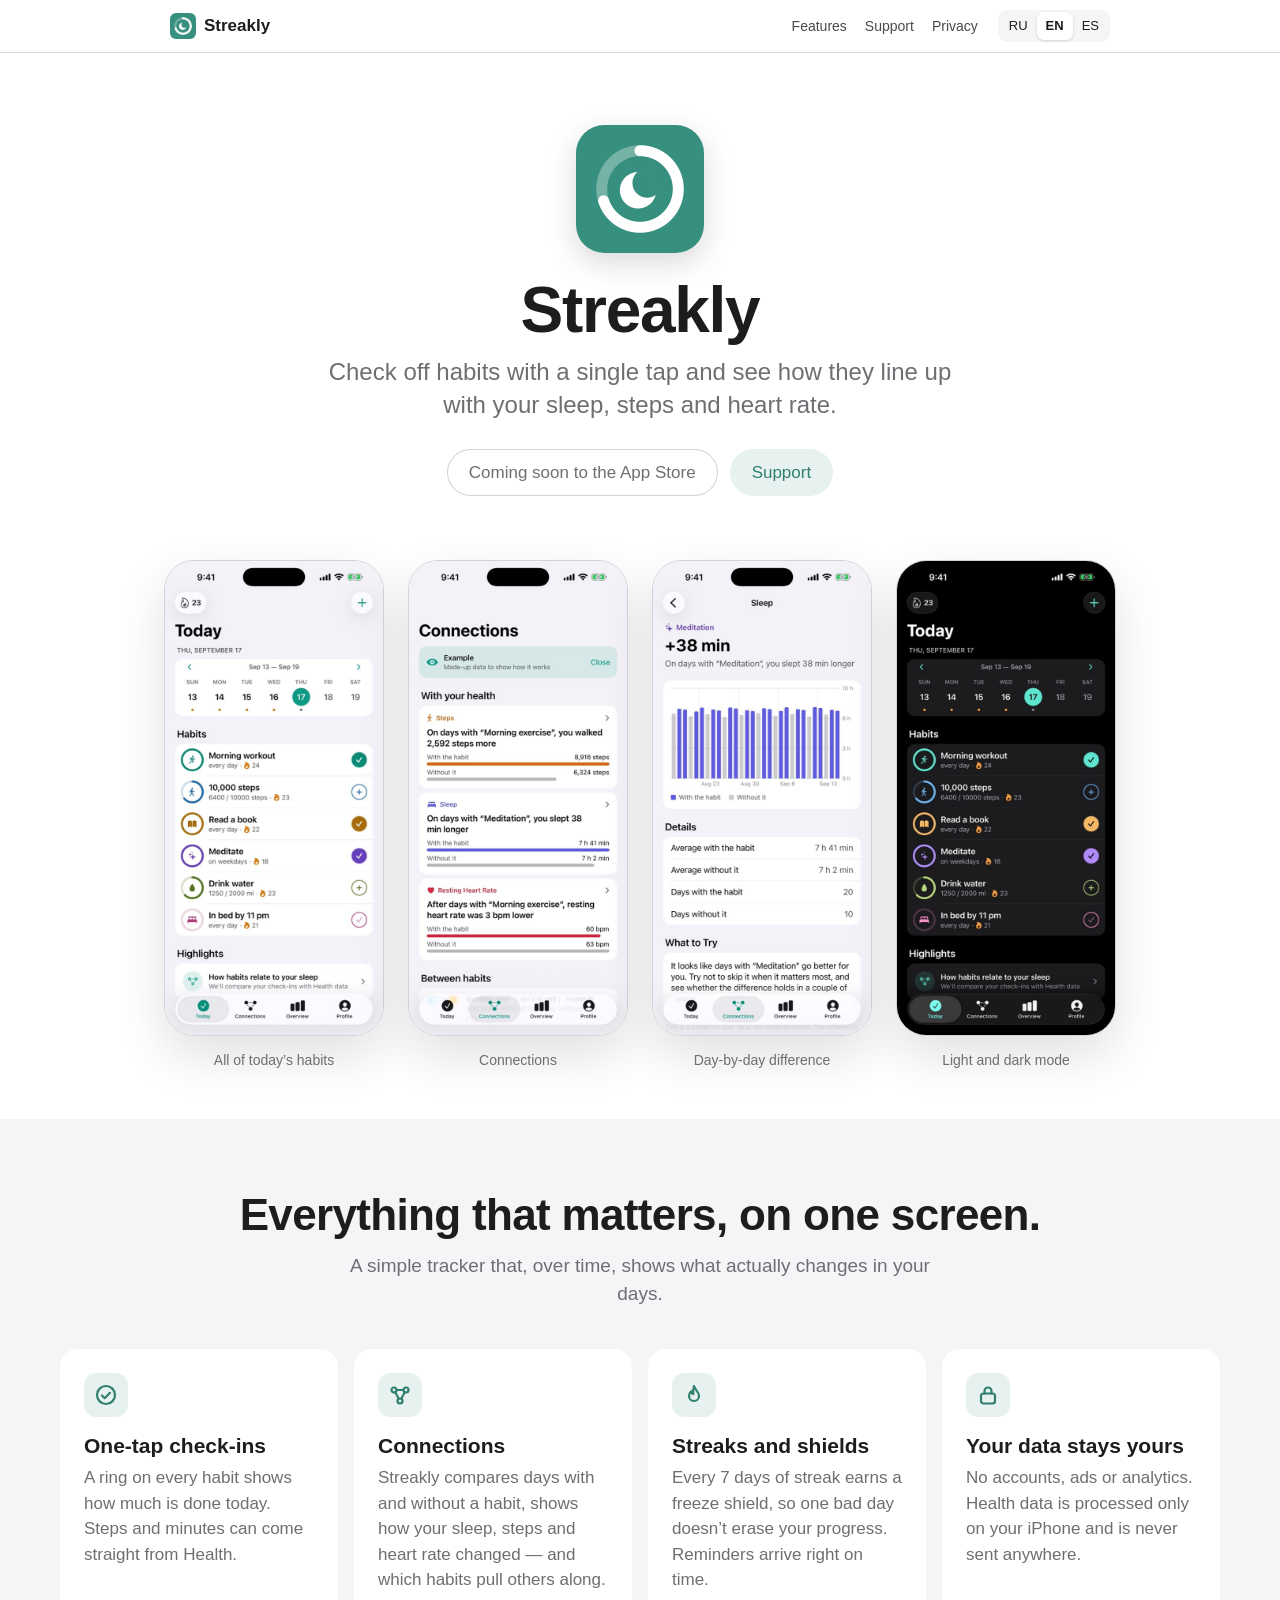
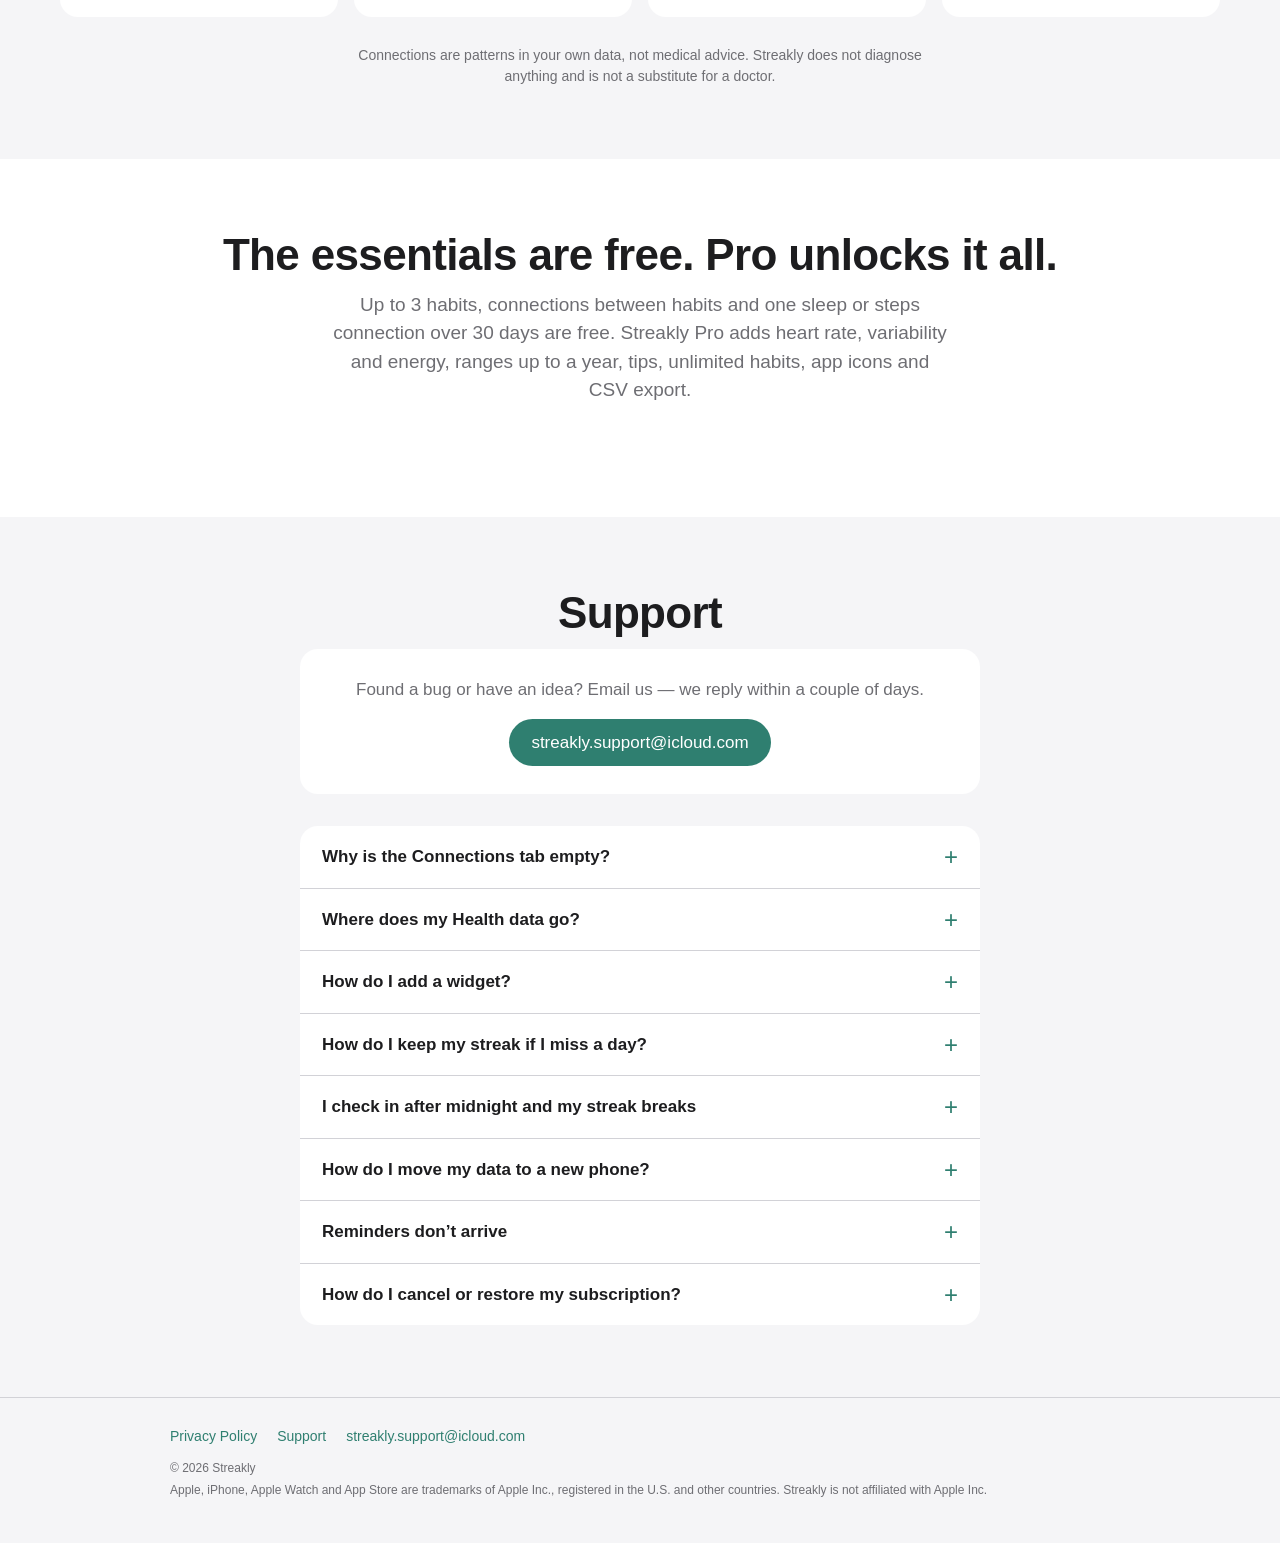
==== commit bcfa123d: "Возможности — четыре карточки в ряд Co-Authored-By: Claude Opus 5 <noreply@anthropic.com>" ====
--- a/index.html
+++ b/index.html
@@ -94,7 +94,7 @@
 
   <!-- ===== Возможности ===== -->
   <section class="section alt" id="features">
-    <div class="wrap">
+    <div class="wrap wide">
 
       <div data-lang="ru">
         <h2>Всё важное — на одном экране.</h2>
--- a/style.css
+++ b/style.css
@@ -51,6 +51,8 @@
 
 .wrap { max-width: 980px; margin: 0 auto; padding: 0 20px; }
 .narrow { max-width: 720px; }
+/* Для ряда из четырёх карточек нужно больше места */
+.wide { max-width: 1200px; }
 
 /* ---------- Верхняя панель ---------- */
 
@@ -210,11 +212,15 @@
 }
 .section-lead { text-align: center; color: var(--muted); font-size: 19px; max-width: 620px; margin: 0 auto 40px; }
 
+/* Четыре карточки: в один ряд на компьютере, по две на планшете, одна колонка на телефоне */
 .grid {
   display: grid;
-  /* Четыре карточки — ровно два ряда по две, на телефоне одна колонка */
-  grid-template-columns: repeat(2, 1fr);
+  grid-template-columns: repeat(4, 1fr);
   gap: 16px;
+}
+
+@media (max-width: 1000px) {
+  .grid { grid-template-columns: repeat(2, 1fr); }
 }
 
 @media (max-width: 640px) {
@@ -224,7 +230,7 @@
 .card {
   background: var(--card);
   border-radius: 18px;
-  padding: 28px;
+  padding: 24px;
 }
 .section:not(.alt) .card { background: var(--bg-alt); }
 
